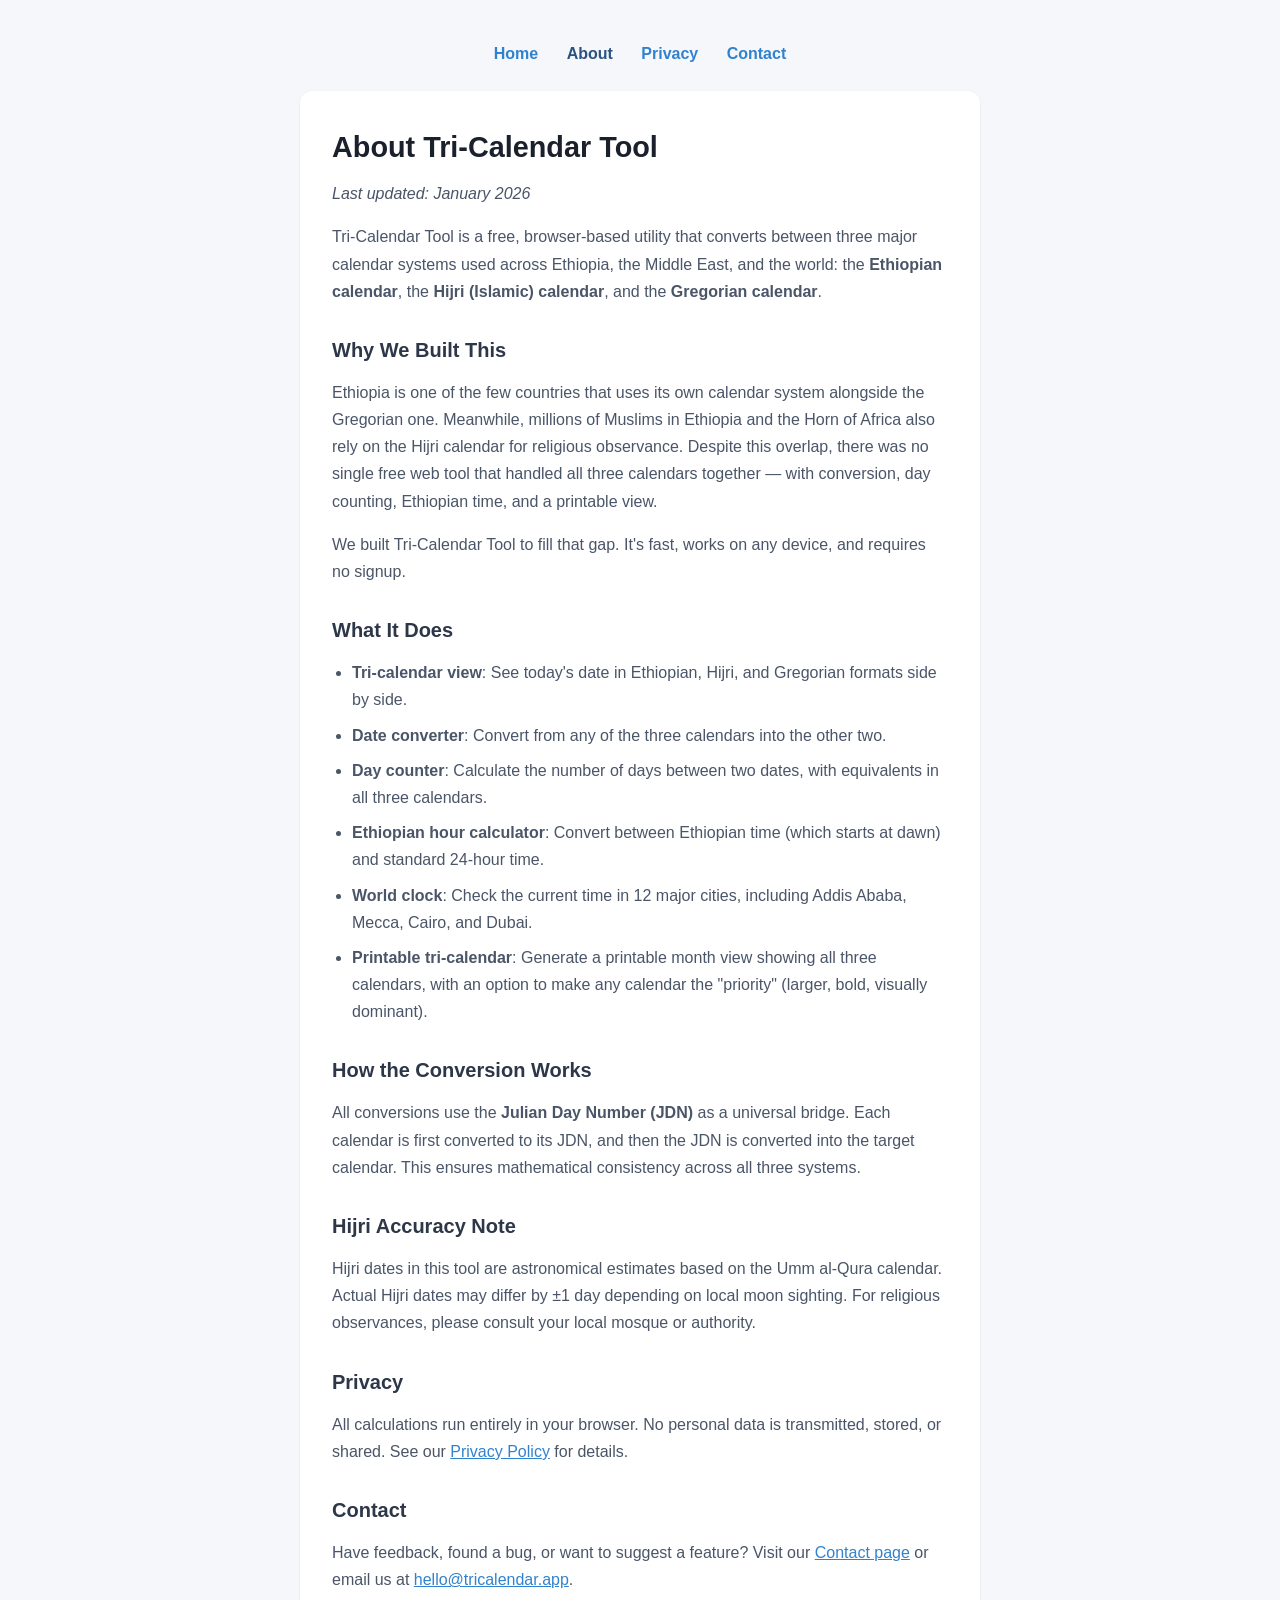
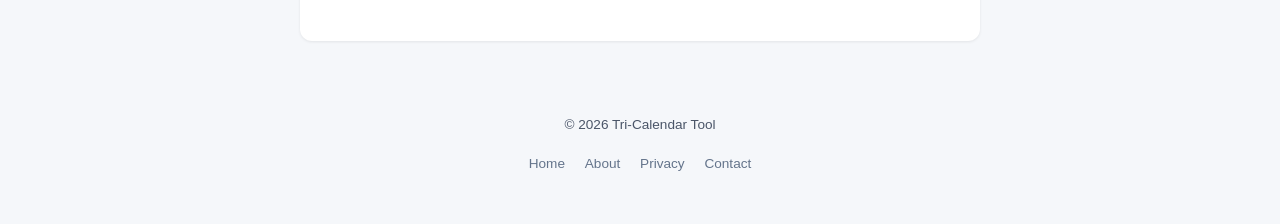
==== about.html @ 9009d219 "Add files via upload" ====
<!DOCTYPE html>
<html lang="en">
<head>
<meta charset="UTF-8">
<meta name="viewport" content="width=device-width, initial-scale=1.0">
<title>About | Tri-Calendar Tool</title>
<meta name="description" content="Learn about the Tri-Calendar tool that converts between Ethiopian, Hijri, and Gregorian calendars.">
<link href="https://fonts.googleapis.com/css2?family=Amiri:wght@400;700&display=swap" rel="stylesheet">
<style>
  * { box-sizing: border-box; margin: 0; padding: 0; }
  body { font-family: -apple-system, BlinkMacSystemFont, "Segoe UI", Roboto, sans-serif; background: #f5f7fa; color: #1a202c; line-height: 1.7; }
  .container { max-width: 720px; margin: 0 auto; padding: 40px 20px; }
  .card { background: #fff; border-radius: 12px; padding: 32px; box-shadow: 0 1px 3px rgba(0,0,0,0.08); }
  h1 { font-size: 1.8rem; margin-bottom: 8px; }
  h2 { font-size: 1.25rem; margin: 28px 0 12px; color: #2d3748; }
  p { margin-bottom: 16px; color: #4a5568; }
  ul { margin: 0 0 16px 20px; color: #4a5568; }
  li { margin-bottom: 8px; }
  a { color: #3182ce; }
  .nav { text-align: center; margin-bottom: 24px; }
  .nav a { margin: 0 12px; font-weight: 600; text-decoration: none; }
  .nav a.active { color: #2c5282; }
  footer { text-align: center; padding: 32px 20px; color: #94a3b8; font-size: 0.85rem; }
  footer a { color: #64748b; text-decoration: none; margin: 0 8px; }
</style>
</head>
<body>
<div class="container">
  <div class="nav">
    <a href="/">Home</a>
    <a href="/about.html" class="active">About</a>
    <a href="/privacy.html">Privacy</a>
    <a href="/contact.html">Contact</a>
  </div>
  <div class="card">
    <h1>About Tri-Calendar Tool</h1>
    <p><em>Last updated: January 2026</em></p>

    <p>Tri-Calendar Tool is a free, browser-based utility that converts between three major calendar systems used across Ethiopia, the Middle East, and the world: the <strong>Ethiopian calendar</strong>, the <strong>Hijri (Islamic) calendar</strong>, and the <strong>Gregorian calendar</strong>.</p>

    <h2>Why We Built This</h2>
    <p>Ethiopia is one of the few countries that uses its own calendar system alongside the Gregorian one. Meanwhile, millions of Muslims in Ethiopia and the Horn of Africa also rely on the Hijri calendar for religious observance. Despite this overlap, there was no single free web tool that handled all three calendars together — with conversion, day counting, Ethiopian time, and a printable view.</p>
    <p>We built Tri-Calendar Tool to fill that gap. It's fast, works on any device, and requires no signup.</p>

    <h2>What It Does</h2>
    <ul>
      <li><strong>Tri-calendar view</strong>: See today's date in Ethiopian, Hijri, and Gregorian formats side by side.</li>
      <li><strong>Date converter</strong>: Convert from any of the three calendars into the other two.</li>
      <li><strong>Day counter</strong>: Calculate the number of days between two dates, with equivalents in all three calendars.</li>
      <li><strong>Ethiopian hour calculator</strong>: Convert between Ethiopian time (which starts at dawn) and standard 24-hour time.</li>
      <li><strong>World clock</strong>: Check the current time in 12 major cities, including Addis Ababa, Mecca, Cairo, and Dubai.</li>
      <li><strong>Printable tri-calendar</strong>: Generate a printable month view showing all three calendars, with an option to make any calendar the "priority" (larger, bold, visually dominant).</li>
    </ul>

    <h2>How the Conversion Works</h2>
    <p>All conversions use the <strong>Julian Day Number (JDN)</strong> as a universal bridge. Each calendar is first converted to its JDN, and then the JDN is converted into the target calendar. This ensures mathematical consistency across all three systems.</p>

    <h2>Hijri Accuracy Note</h2>
    <p>Hijri dates in this tool are astronomical estimates based on the Umm al-Qura calendar. Actual Hijri dates may differ by ±1 day depending on local moon sighting. For religious observances, please consult your local mosque or authority.</p>

    <h2>Privacy</h2>
    <p>All calculations run entirely in your browser. No personal data is transmitted, stored, or shared. See our <a href="/privacy.html">Privacy Policy</a> for details.</p>

    <h2>Contact</h2>
    <p>Have feedback, found a bug, or want to suggest a feature? Visit our <a href="/contact.html">Contact page</a> or email us at <a href="mailto:hello@tricalendar.app">hello@tricalendar.app</a>.</p>
  </div>
</div>
<footer>
  <p>© 2026 Tri-Calendar Tool</p>
  <p><a href="/">Home</a> <a href="/about.html">About</a> <a href="/privacy.html">Privacy</a> <a href="/contact.html">Contact</a></p>
</footer>
</body>
</html>
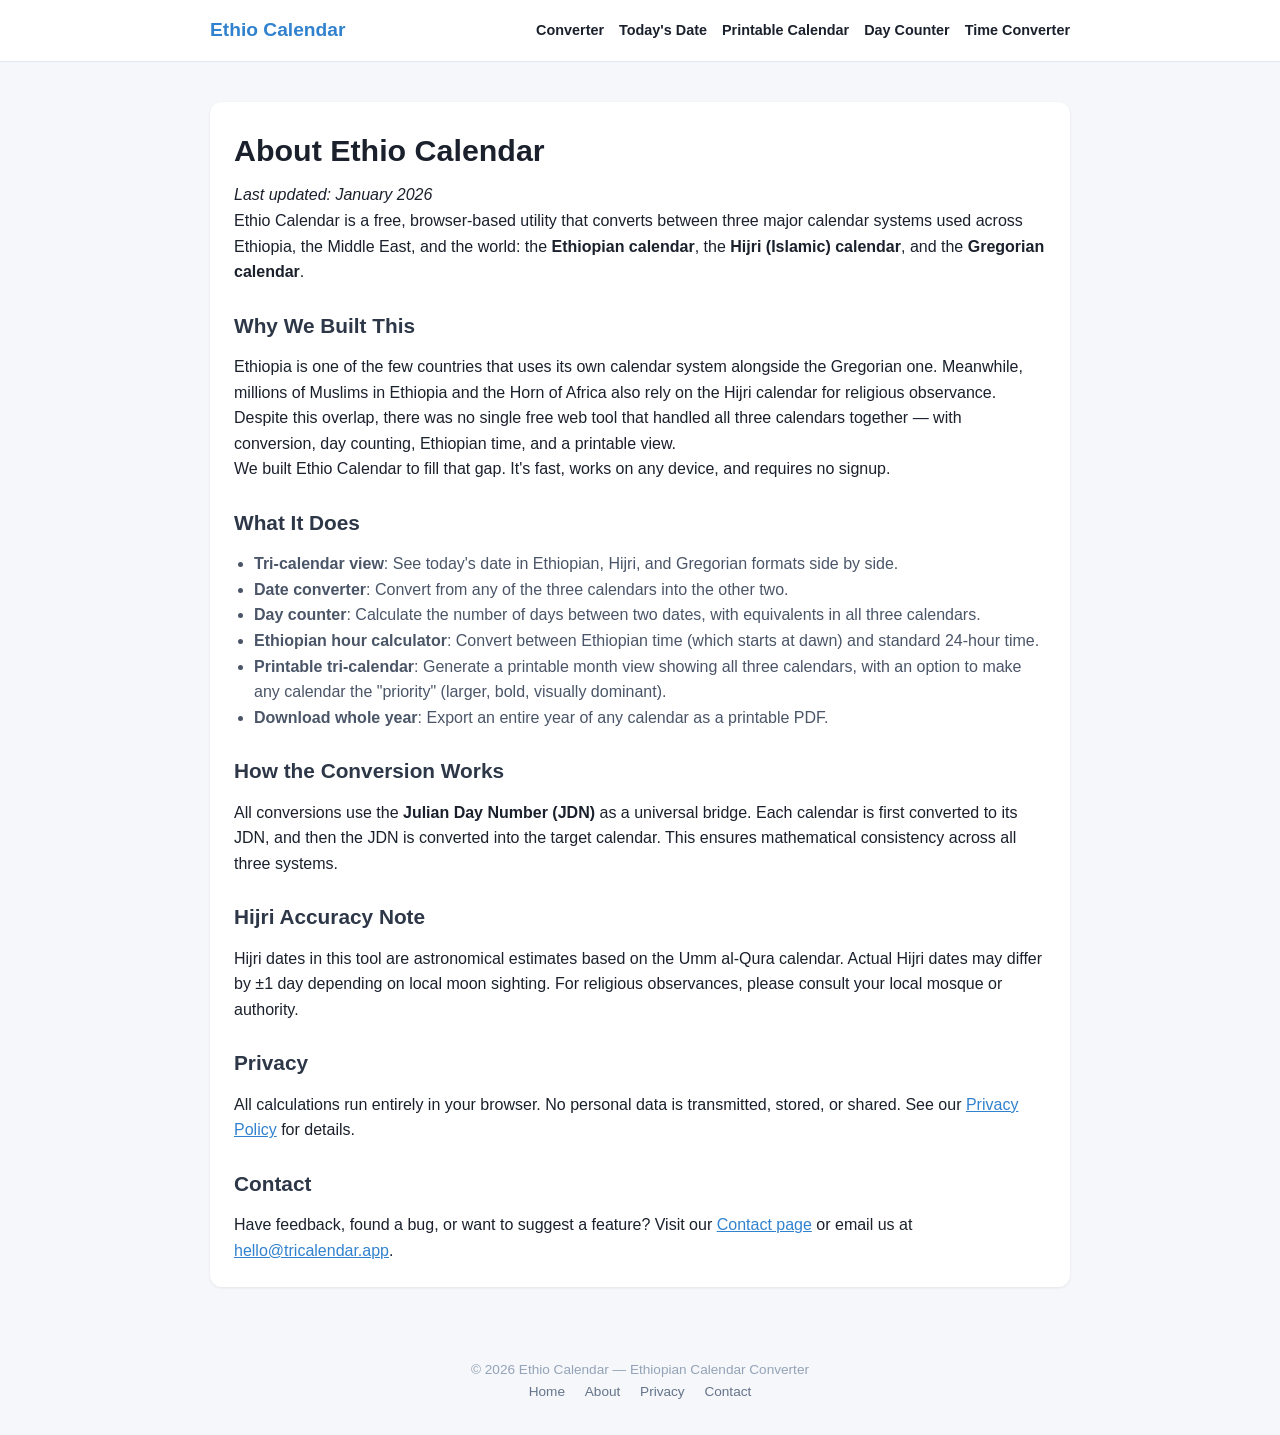
==== commit 422e341a: "Update about.html" ====
--- a/about.html
+++ b/about.html
@@ -3,53 +3,46 @@
 <head>
 <meta charset="UTF-8">
 <meta name="viewport" content="width=device-width, initial-scale=1.0">
-<title>About | Tri-Calendar Tool</title>
+<title>About | Ethio Calendar — Tri-Calendar Tool</title>
 <meta name="description" content="Learn about the Tri-Calendar tool that converts between Ethiopian, Hijri, and Gregorian calendars.">
-<link href="https://fonts.googleapis.com/css2?family=Amiri:wght@400;700&display=swap" rel="stylesheet">
-<style>
-  * { box-sizing: border-box; margin: 0; padding: 0; }
-  body { font-family: -apple-system, BlinkMacSystemFont, "Segoe UI", Roboto, sans-serif; background: #f5f7fa; color: #1a202c; line-height: 1.7; }
-  .container { max-width: 720px; margin: 0 auto; padding: 40px 20px; }
-  .card { background: #fff; border-radius: 12px; padding: 32px; box-shadow: 0 1px 3px rgba(0,0,0,0.08); }
-  h1 { font-size: 1.8rem; margin-bottom: 8px; }
-  h2 { font-size: 1.25rem; margin: 28px 0 12px; color: #2d3748; }
-  p { margin-bottom: 16px; color: #4a5568; }
-  ul { margin: 0 0 16px 20px; color: #4a5568; }
-  li { margin-bottom: 8px; }
-  a { color: #3182ce; }
-  .nav { text-align: center; margin-bottom: 24px; }
-  .nav a { margin: 0 12px; font-weight: 600; text-decoration: none; }
-  .nav a.active { color: #2c5282; }
-  footer { text-align: center; padding: 32px 20px; color: #94a3b8; font-size: 0.85rem; }
-  footer a { color: #64748b; text-decoration: none; margin: 0 8px; }
-</style>
+<link href="https://fonts.googleapis.com/css2?family=Amiri:wght@400;700&family=Noto+Sans+Ethiopic:wght@400;600;700&display=swap" rel="stylesheet">
+<link rel="stylesheet" href="/style.css">
 </head>
 <body>
+
+<!-- REAL NAVIGATION -->
+<header class="no-print" style="background:#fff; border-bottom:1px solid #e2e8f0; padding:15px 0; margin-bottom: 20px;">
+  <div class="container" style="display:flex; justify-content:space-between; align-items:center; padding:0 20px; flex-wrap: wrap; gap: 10px;">
+    <a href="/" style="font-weight:800; color:#3182ce; text-decoration:none; font-size:1.2rem;">Ethio Calendar</a>
+    <nav style="display:flex; gap:15px; font-size:0.9rem; font-weight:600; flex-wrap: wrap;">
+      <a href="/" style="color:#1a202c; text-decoration:none;">Converter</a>
+      <a href="/today.html" style="color:#1a202c; text-decoration:none;">Today's Date</a>
+      <a href="/printable-calendar.html" style="color:#1a202c; text-decoration:none;">Printable Calendar</a>
+      <a href="/day-counter.html" style="color:#1a202c; text-decoration:none;">Day Counter</a>
+      <a href="/time-converter.html" style="color:#1a202c; text-decoration:none;">Time Converter</a>
+    </nav>
+  </div>
+</header>
+
 <div class="container">
-  <div class="nav">
-    <a href="/">Home</a>
-    <a href="/about.html" class="active">About</a>
-    <a href="/privacy.html">Privacy</a>
-    <a href="/contact.html">Contact</a>
-  </div>
   <div class="card">
-    <h1>About Tri-Calendar Tool</h1>
+    <h1>About Ethio Calendar</h1>
     <p><em>Last updated: January 2026</em></p>
 
-    <p>Tri-Calendar Tool is a free, browser-based utility that converts between three major calendar systems used across Ethiopia, the Middle East, and the world: the <strong>Ethiopian calendar</strong>, the <strong>Hijri (Islamic) calendar</strong>, and the <strong>Gregorian calendar</strong>.</p>
+    <p>Ethio Calendar is a free, browser-based utility that converts between three major calendar systems used across Ethiopia, the Middle East, and the world: the <strong>Ethiopian calendar</strong>, the <strong>Hijri (Islamic) calendar</strong>, and the <strong>Gregorian calendar</strong>.</p>
 
     <h2>Why We Built This</h2>
     <p>Ethiopia is one of the few countries that uses its own calendar system alongside the Gregorian one. Meanwhile, millions of Muslims in Ethiopia and the Horn of Africa also rely on the Hijri calendar for religious observance. Despite this overlap, there was no single free web tool that handled all three calendars together — with conversion, day counting, Ethiopian time, and a printable view.</p>
-    <p>We built Tri-Calendar Tool to fill that gap. It's fast, works on any device, and requires no signup.</p>
+    <p>We built Ethio Calendar to fill that gap. It's fast, works on any device, and requires no signup.</p>
 
     <h2>What It Does</h2>
-    <ul>
+    <ul style="margin: 0 0 16px 20px; color: #4a5568;">
       <li><strong>Tri-calendar view</strong>: See today's date in Ethiopian, Hijri, and Gregorian formats side by side.</li>
       <li><strong>Date converter</strong>: Convert from any of the three calendars into the other two.</li>
       <li><strong>Day counter</strong>: Calculate the number of days between two dates, with equivalents in all three calendars.</li>
       <li><strong>Ethiopian hour calculator</strong>: Convert between Ethiopian time (which starts at dawn) and standard 24-hour time.</li>
-      <li><strong>World clock</strong>: Check the current time in 12 major cities, including Addis Ababa, Mecca, Cairo, and Dubai.</li>
       <li><strong>Printable tri-calendar</strong>: Generate a printable month view showing all three calendars, with an option to make any calendar the "priority" (larger, bold, visually dominant).</li>
+      <li><strong>Download whole year</strong>: Export an entire year of any calendar as a printable PDF.</li>
     </ul>
 
     <h2>How the Conversion Works</h2>
@@ -59,15 +52,21 @@
     <p>Hijri dates in this tool are astronomical estimates based on the Umm al-Qura calendar. Actual Hijri dates may differ by ±1 day depending on local moon sighting. For religious observances, please consult your local mosque or authority.</p>
 
     <h2>Privacy</h2>
-    <p>All calculations run entirely in your browser. No personal data is transmitted, stored, or shared. See our <a href="/privacy.html">Privacy Policy</a> for details.</p>
+    <p>All calculations run entirely in your browser. No personal data is transmitted, stored, or shared. See our <a href="/privacy.html" style="color: #3182ce;">Privacy Policy</a> for details.</p>
 
     <h2>Contact</h2>
-    <p>Have feedback, found a bug, or want to suggest a feature? Visit our <a href="/contact.html">Contact page</a> or email us at <a href="mailto:hello@tricalendar.app">hello@tricalendar.app</a>.</p>
+    <p>Have feedback, found a bug, or want to suggest a feature? Visit our <a href="/contact.html" style="color: #3182ce;">Contact page</a> or email us at <a href="mailto:hello@tricalendar.app" style="color: #3182ce;">hello@tricalendar.app</a>.</p>
   </div>
 </div>
+
 <footer>
-  <p>© 2026 Tri-Calendar Tool</p>
+  <p>© <span id="year"></span> Ethio Calendar — Ethiopian Calendar Converter</p>
   <p><a href="/">Home</a> <a href="/about.html">About</a> <a href="/privacy.html">Privacy</a> <a href="/contact.html">Contact</a></p>
 </footer>
+
+<script>
+  // Simple year update for footer (since app.js isn't loaded here to keep pages light)
+  document.getElementById('year').textContent = new Date().getFullYear();
+</script>
 </body>
-</html>+</html>
--- a/style.css
+++ b/style.css
@@ -0,0 +1,116 @@
+  * { box-sizing: border-box; margin: 0; padding: 0; }
+  body { font-family: -apple-system, BlinkMacSystemFont, "Segoe UI", Roboto, sans-serif; background: #f5f7fa; color: #1a202c; line-height: 1.6; }
+  .container { max-width: 900px; margin: 0 auto; padding: 20px; }
+  h1 { font-size: 1.9rem; margin-bottom: 8px; }
+  h2 { font-size: 1.3rem; margin: 24px 0 12px; color: #2d3748; }
+  h3 { font-size: 1rem; margin-bottom: 8px; color: #4a5568; }
+  .subtitle { color: #64748b; margin-bottom: 24px; font-size: 0.95rem; }
+  .card { background: #fff; border-radius: 12px; padding: 24px; box-shadow: 0 1px 3px rgba(0,0,0,0.08); margin-bottom: 20px; }
+  .tabs { display: flex; gap: 4px; background: #edf2f7; border-radius: 10px; padding: 4px; margin-bottom: 20px; overflow-x: auto; }
+  .tab { flex: 1; border: none; background: transparent; padding: 12px 16px; font-size: 0.9rem; font-weight: 600; color: #4a5568; cursor: pointer; border-radius: 8px; transition: all 0.2s; white-space: nowrap; }
+  .tab.active { background: #fff; color: #3182ce; box-shadow: 0 1px 3px rgba(0,0,0,0.1); }
+  .tab-content { display: none; }
+  .tab-content.active { display: block; }
+  label { display: block; font-weight: 600; margin-bottom: 6px; font-size: 0.9rem; }
+  input, select { width: 100%; padding: 12px; font-size: 1rem; border: 2px solid #e2e8f0; border-radius: 8px; outline: none; font-family: inherit; background: #fff; }
+  input:focus, select:focus { border-color: #3182ce; }
+  .field-group { margin-bottom: 16px; }
+  .row { display: grid; grid-template-columns: 1fr 1fr; gap: 12px; }
+  .row-3 { display: grid; grid-template-columns: 1fr 1fr 1fr; gap: 12px; }
+  button.primary { background: #3182ce; color: #fff; border: none; padding: 14px 28px; font-size: 1rem; font-weight: 600; border-radius: 8px; cursor: pointer; transition: background 0.2s; }
+  button.primary:hover { background: #2c5282; }
+  button.secondary { background: #fff; color: #3182ce; border: 2px solid #3182ce; padding: 12px 24px; font-size: 0.95rem; font-weight: 600; border-radius: 8px; cursor: pointer; margin-right: 8px; margin-top: 8px; }
+  button.secondary:hover { background: #ebf8ff; }
+  .result-box { background: #f7fafc; border-left: 4px solid #3182ce; border-radius: 6px; padding: 16px; margin-top: 16px; }
+  .result-box .label { font-size: 0.85rem; color: #64748b; margin-bottom: 4px; }
+  .result-box .value { font-size: 1.4rem; font-weight: 700; color: #2c5282; }
+  .tri-display { display: grid; gap: 12px; margin-top: 20px; grid-template-columns: repeat(auto-fit, minmax(200px, 1fr)); }
+  .cal-col { padding: 16px; border-radius: 10px; border: 2px solid #e2e8f0; background: #fff; }
+  .cal-col.priority { border-color: #3182ce; background: #ebf8ff; }
+  .cal-col .cal-label { font-size: 0.75rem; text-transform: uppercase; color: #64748b; letter-spacing: 0.05em; margin-bottom: 6px; }
+  .cal-col .cal-date { font-size: 1.3rem; font-weight: 700; color: #1a202c; }
+  .cal-col .cal-detail { font-size: 0.85rem; color: #64748b; margin-top: 4px; }
+  .cal-col.priority .cal-date { font-size: 1.6rem; color: #2c5282; }
+  .toggle-group { display: inline-flex; background: #edf2f7; border-radius: 8px; padding: 4px; margin-bottom: 16px; flex-wrap: wrap; }
+  .toggle-group button { border: none; background: transparent; padding: 8px 18px; font-size: 0.85rem; font-weight: 600; border-radius: 6px; cursor: pointer; color: #4a5568; }
+  .toggle-group button.active { background: #fff; color: #3182ce; box-shadow: 0 1px 3px rgba(0,0,0,0.1); }
+  .month-grid { display: grid; grid-template-columns: repeat(7, 1fr); gap: 3px; margin-top: 12px; }
+  .month-grid .day-head { text-align: center; font-size: 0.7rem; font-weight: 700; color: #4a5568; padding: 4px 0; text-transform: uppercase; }
+  .month-grid .day-cell { aspect-ratio: 1; display: flex; flex-direction: column; align-items: center; justify-content: center; border-radius: 6px; padding: 3px; background: #fff; border: 1.5px solid #4a5568; line-height: 1.15; gap: 2px; }
+  .month-grid .day-cell .date-row { display: flex; align-items: baseline; gap: 3px; font-size: 0.65rem; color: #718096; }
+  .month-grid .day-cell .date-row .prefix { font-size: 0.5rem; font-weight: 700; text-transform: uppercase; color: #a0aec0; min-width: 14px; }
+  .month-grid .day-cell .date-row.priority-row { font-size: 1.1rem; font-weight: 800; color: #1a202c; }
+  .month-grid .day-cell .date-row.priority-row .prefix { font-size: 0.6rem; color: #3182ce; }
+  .month-grid .day-cell.today { background: #bee3f8; border: 2px solid #2c5282; }
+  .month-grid .day-cell.today .date-row.priority-row { color: #1a365d; }
+  .month-grid .day-cell.holiday { background: #fed7d7; border: 2px solid #e53e3e; }
+  .month-title-block { text-align: center; margin-bottom: 12px; }
+  .month-title-main { font-size: 1.3rem; font-weight: 800; color: #1a202c; }
+  .month-title-sub { font-size: 0.75rem; color: #718096; margin-top: 3px; line-height: 1.5; }
+  .world-grid { display: grid; grid-template-columns: repeat(auto-fill, minmax(160px, 1fr)); gap: 12px; margin-top: 16px; }
+  .city-card { background: #f7fafc; border-radius: 8px; padding: 14px; border: 1px solid #e2e8f0; }
+  .city-card .city { font-weight: 600; font-size: 0.85rem; color: #1a202c; }
+  .city-card .time { font-size: 1.1rem; font-weight: 700; color: #2c5282; margin-top: 4px; }
+  .city-card .date { font-size: 0.72rem; color: #94a3b8; margin-top: 2px; }
+  .warning { background: #fffaf0; border-left: 4px solid #dd6b20; padding: 12px 16px; border-radius: 6px; font-size: 0.85rem; color: #7b341e; margin-top: 16px; }
+  .legend { display: flex; gap: 16px; flex-wrap: wrap; padding: 10px 14px; background: #edf2f7; border-radius: 6px; font-size: 0.8rem; color: #4a5568; margin-top: 12px; }
+  .legend span { display: inline-flex; align-items: center; gap: 4px; }
+  .legend b { color: #2d3748; }
+  .download-bar { display: flex; flex-wrap: wrap; gap: 8px; margin-top: 12px; }
+  .print-controls { display: grid; grid-template-columns: 1fr 1fr; gap: 12px; margin-top: 12px; }
+  .ethiopic-text { font-family: 'Noto Sans Ethiopic', 'Abyssinica SIL', sans-serif; }
+  [dir="rtl"] { direction: rtl; text-align: right; font-family: 'Amiri', 'Scheherazade New', serif; }
+  footer { text-align: center; padding: 32px 20px; color: #94a3b8; font-size: 0.85rem; }
+  footer a { color: #64748b; text-decoration: none; margin: 0 8px; }
+  footer a:hover { color: #3182ce; }
+  .seo-paragraph { color: #64748b; font-size: 0.85rem; text-align: center; margin: 24px auto; max-width: 720px; line-height: 1.7; }
+  .seo-paragraph strong { color: #2d3748; }
+
+  /* Print Styles */
+  @media print {
+    @page { size: A4 portrait; margin: 12mm; }
+    body { background: #fff !important; font-size: 11pt; }
+    body * { visibility: hidden; }
+    #print-area, #print-area * { visibility: visible; }
+    #print-area { position: absolute; left: 0; top: 0; width: 100%; padding: 0; color: #111; }
+    .no-print { display: none !important; }
+    #print-area .print-header { display: flex; justify-content: space-between; align-items: flex-end; border-bottom: 3px solid #111; padding-bottom: 8px; margin-bottom: 14px; }
+    #print-area .print-brand { font-size: 9pt; letter-spacing: 0.18em; text-transform: uppercase; color: #555; font-weight: 700; }
+    #print-area .print-url { font-size: 8pt; color: #888; }
+    .month-title-block { text-align: center; margin-bottom: 14px; }
+    .month-title-main { font-size: 22pt !important; font-weight: 800 !important; color: #111 !important; letter-spacing: -0.5px; }
+    .month-title-sub { font-size: 10pt !important; color: #444 !important; margin-top: 4px; line-height: 1.5; }
+    .month-grid { gap: 4px !important; border: none; display: grid; grid-template-columns: repeat(7, 1fr); }
+    .month-grid .day-head { font-size: 9pt !important; font-weight: 800 !important; color: #333 !important; padding: 6px 0 !important; text-transform: uppercase; letter-spacing: 0.05em; border-bottom: 2px solid #333; background: transparent !important; }
+    .month-grid .day-cell { border: 1px solid #999 !important; background: #fff !important; padding: 4px 3px !important; aspect-ratio: 1 / 0.92 !important; }
+    .month-grid .day-cell.today { background: #eaf3fb !important; border: 2.5px solid #2c5282 !important; }
+    .month-grid .day-cell.holiday { background: #fdf0ee !important; border: 2px solid #c53030 !important; }
+    .month-grid .day-cell.today.holiday { background: #fce9e6 !important; border: 2.5px solid #2c5282 !important; }
+    .month-grid .day-cell .date-row { font-size: 8pt !important; color: #555 !important; gap: 4px !important; }
+    .month-grid .day-cell .date-row .prefix { color: #999 !important; font-size: 6pt !important; font-weight: 800 !important; }
+    .month-grid .day-cell .date-row.priority-row { font-size: 14pt !important; font-weight: 900 !important; color: #111 !important; }
+    .month-grid .day-cell .date-row.priority-row .prefix { color: #333 !important; font-size: 7pt !important; }
+    .holiday-section { margin-top: 20px !important; padding-top: 12px !important; border-top: 2px solid #333 !important; }
+    .holiday-section h3 { display: none !important; }
+    .holiday-list { font-size: 10pt !important; }
+    .holiday-list li { padding: 6px 0 !important; border-bottom: 1px dotted #bbb !important; color: #222 !important; display: flex; justify-content: space-between; }
+    .holiday-list .holiday-date { font-weight: 800 !important; color: #111 !important; min-width: 110px; }
+    .holiday-list .holiday-name { flex: 1; color: #222; padding-left: 8px; }
+    .holiday-list .holiday-type { font-size: 11pt; }
+    #print-area .print-footer { margin-top: 16px; padding-top: 8px; border-top: 1px solid #ccc; font-size: 8pt; color: #888; text-align: center; font-style: italic; }
+  }
+
+  @media (max-width: 600px) {
+    .tri-display { grid-template-columns: 1fr; }
+    .row-3 { grid-template-columns: 1fr; }
+    .row { grid-template-columns: 1fr; }
+    .print-controls { grid-template-columns: 1fr; }
+  }
+
+  .holiday-section { margin-top: 20px; padding-top: 16px; border-top: 1px solid #e2e8f0; }
+  .holiday-list { list-style: none; padding: 0; }
+  .holiday-list li { font-size: 0.8rem; color: #4a5568; padding: 4px 0; border-bottom: 1px dashed #edf2f7; display: flex; justify-content: space-between; align-items: center; }
+  .holiday-list li:last-child { border-bottom: none; }
+  .holiday-list .holiday-date { font-weight: 600; color: #2c5282; min-width: 90px; }
+  .holiday-list .holiday-name { flex: 1; }
+  .holiday-list .holiday-type { font-size: 0.9rem; }
